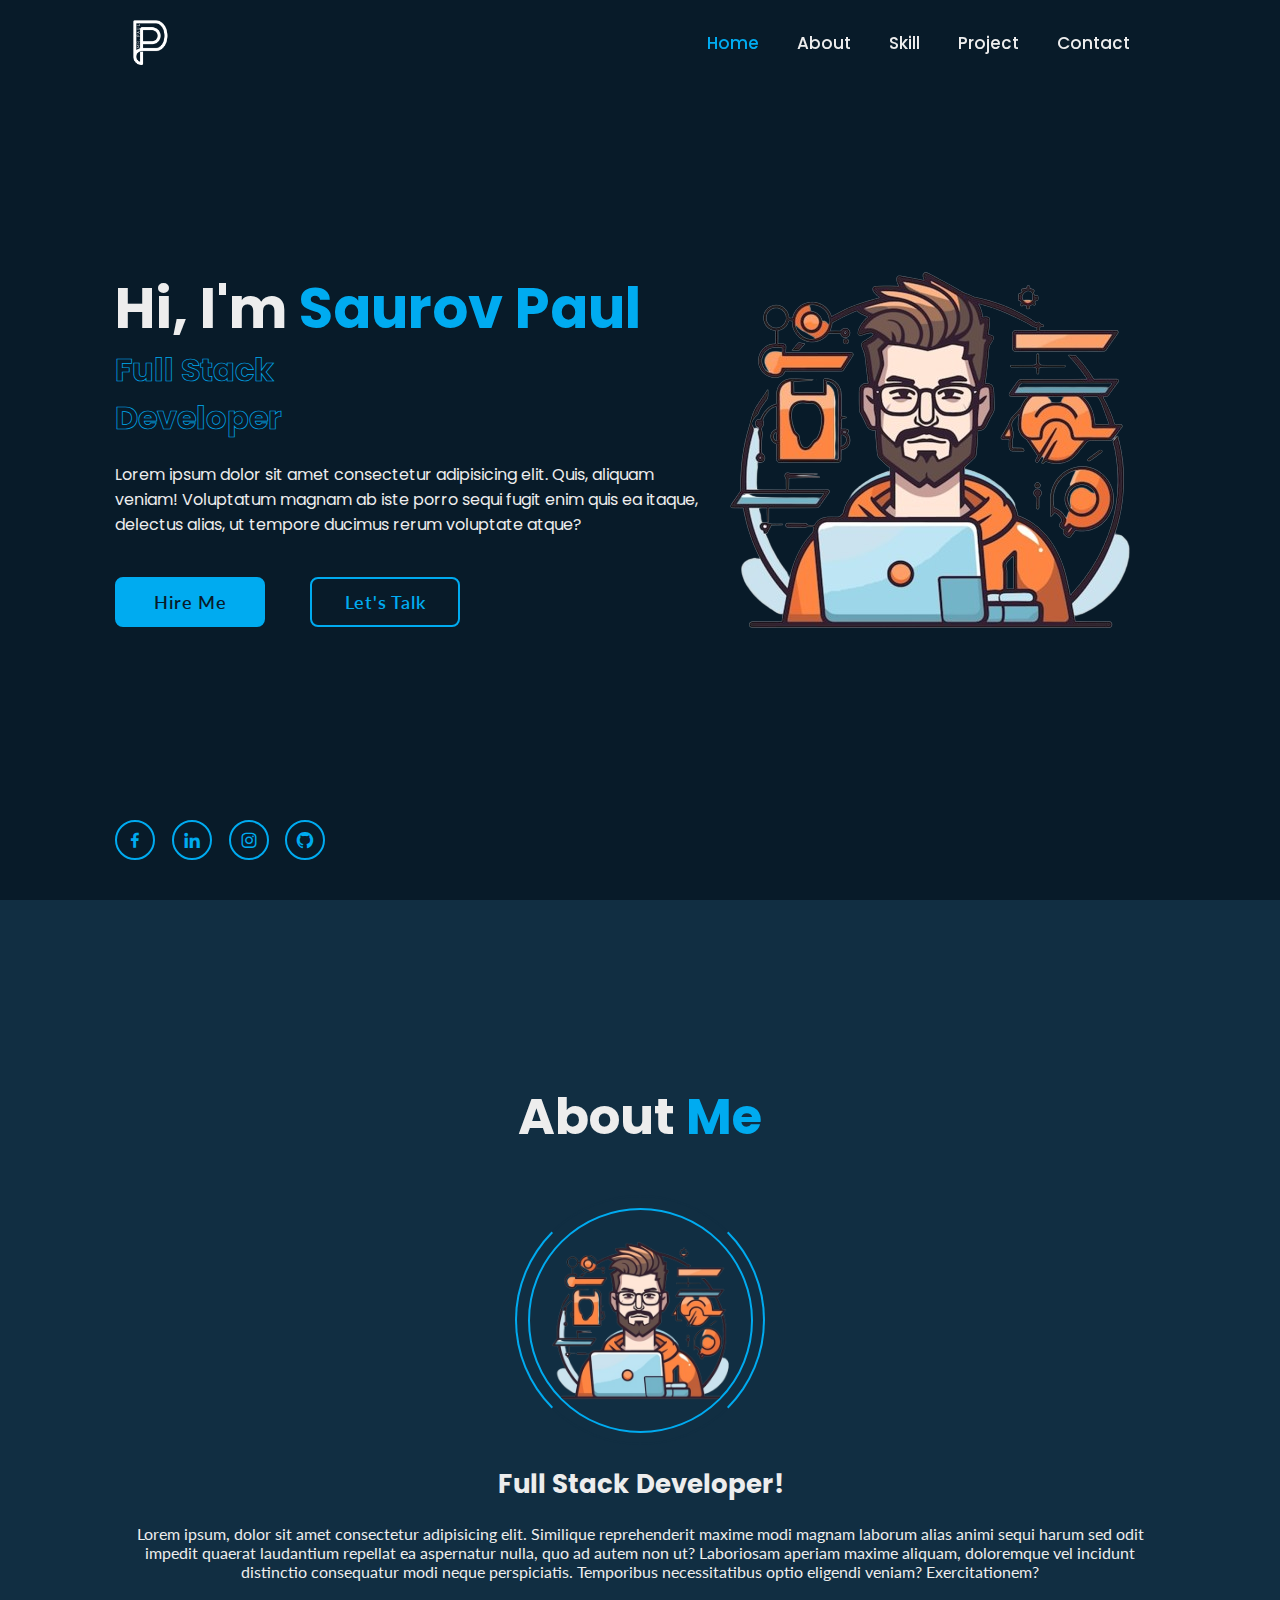
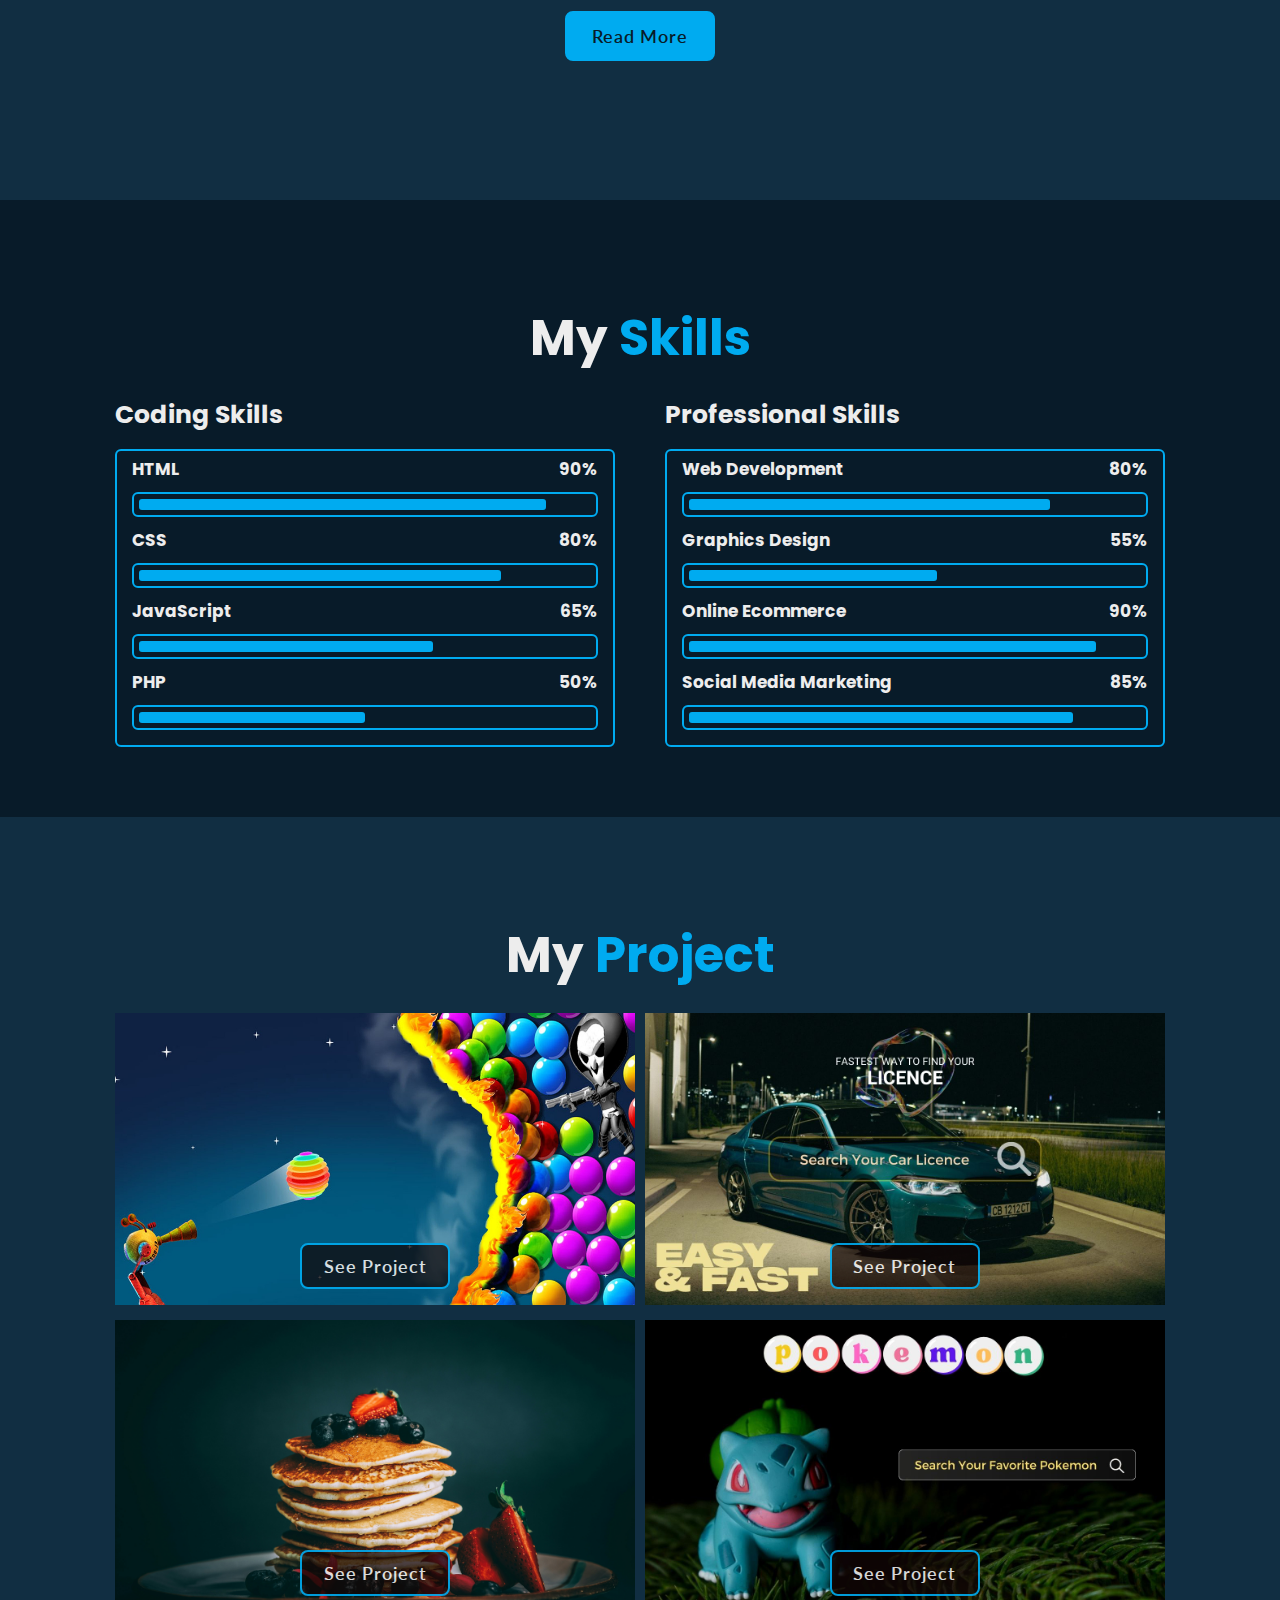
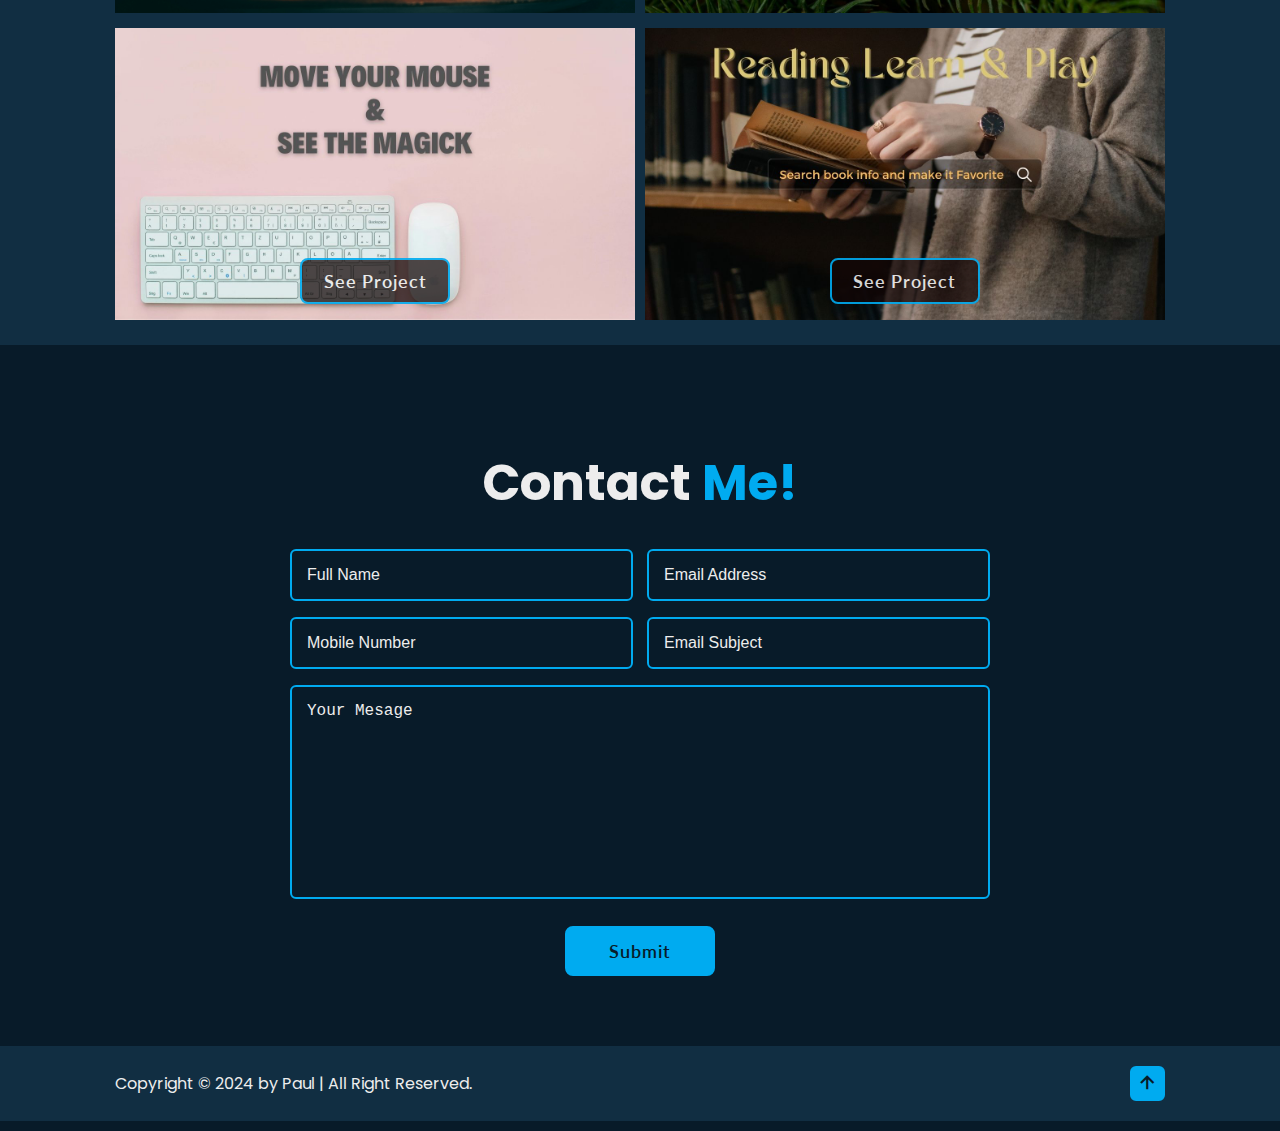
==== index.html @ 3b746dc6 "Final version" ====
<!DOCTYPE html>
<html lang="en">
  <head>
    <meta charset="UTF-8" />
    <meta name="viewport" content="width=device-width, initial-scale=1.0" />
    <title>My Portfolio</title>
    <link rel="stylesheet" href="style.css" />
    <!--font-->
    <link rel="preconnect" href="https://fonts.googleapis.com" />
    <link rel="preconnect" href="https://fonts.gstatic.com" crossorigin />
    <link
      href="https://fonts.googleapis.com/css2?family=Lato:wght@300;400;700&family=Poppins:wght@200;300;400;600&display=swap"
      rel="stylesheet"
    />
    <link rel="preconnect" href="https://fonts.googleapis.com" />
    <link rel="preconnect" href="https://fonts.gstatic.com" crossorigin />
    <link
      href="https://fonts.googleapis.com/css2?family=Lato:wght@300;400&family=Poppins:wght@200;300;400;600&display=swap"
      rel="stylesheet"
    />
    <!--font-->
    <!--Box Icons-->
    <link
      href="https://unpkg.com/boxicons@2.1.4/css/boxicons.min.css"
      rel="stylesheet"
    />
    <!--Box Icons-->
  </head>
  <body>
    <!---header design-->
    <header class="header">
      <a href="#"><img src="img/logo.png" alt="Logo" /></a>

      <div id="menu-icon"><i class="bx bx-menu"></i></div>

      <nav class="navbar">
        <a href="#home" class="active">Home</a>
        <a href="#about">About</a>
        <a href="#skills">Skill</a>
        <a href="#project">Project</a>
        <a href="#contact">Contact</a>
      </nav>
    </header>
    <!--home secton design-->
    <section class="home" id="home">
      <div class="home-content">
        <h1>Hi, I'm <span>Saurov Paul</span></h1>
        <div class="text-animate">
          <h3>Full Stack Developer</h3>
        </div>
        <p>
          Lorem ipsum dolor sit amet consectetur adipisicing elit. Quis, aliquam
          veniam! Voluptatum magnam ab iste porro sequi fugit enim quis ea
          itaque, delectus alias, ut tempore ducimus rerum voluptate atque?
        </p>
        <div class="btn-box">
          <a href="#" class="btn">Hire Me</a>
          <a href="#" class="btn">Let's Talk</a>
        </div>
      </div>

      <div class="social-section">
        <a href="#"><i class="bx bxl-facebook"></i></a>
        <a href="#"><i class="bx bxl-linkedin"></i></a>
        <a href="#"><i class="bx bxl-instagram"></i></a>
        <a href="#"><i class="bx bxl-github"></i></a>
      </div>
      <div class="home-imgHover"></div>
    </section>

    <!-- about section design-->

    <section class="about" id="about">
      <h2 class="heading">About <span>Me</span></h2>
      <div class="about-img">
        <img src="img/homeimg.png" alt="About Me img" />
        <span class="circle-spin"></span>
      </div>
      <div class="about-content">
        <h3>Full Stack Developer!</h3>
        <p>
          Lorem ipsum, dolor sit amet consectetur adipisicing elit. Similique
          reprehenderit maxime modi magnam laborum alias animi sequi harum sed
          odit impedit quaerat laudantium repellat ea aspernatur nulla, quo ad
          autem non ut? Laboriosam aperiam maxime aliquam, doloremque vel
          incidunt distinctio consequatur modi neque perspiciatis. Temporibus
          necessitatibus optio eligendi veniam? Exercitationem?
        </p>
        <div class="btn-box btns">
          <a href="aboutme.html" class="btn">Read More</a>
        </div>
      </div>
    </section>

    <!-- Skills section design -->

    <section class="skills" id="skills">
      <h2 class="heading">My <span>Skills</span></h2>

      <div class="skills-row">
        <div class="skills-colum">
          <h3 class="title">Coding Skills</h3>
          <div class="skills-box">
            <div class="skills-content">
              <div class="progress">
                <h3>HTML <span>90%</span></h3>
                <div class="bar"><span></span></div>
              </div>

              <div class="progress">
                <h3>CSS <span>80%</span></h3>
                <div class="bar"><span></span></div>
              </div>

              <div class="progress">
                <h3>JavaScript <span>65%</span></h3>
                <div class="bar"><span></span></div>
              </div>

              <div class="progress">
                <h3>PHP <span>50%</span></h3>
                <div class="bar"><span></span></div>
              </div>
            </div>
          </div>
        </div>

        <div class="skills-colum">
          <h3 class="title">Professional Skills</h3>
          <div class="skills-box">
            <div class="skills-content">
              <div class="progress">
                <h3>Web Development <span>80%</span></h3>
                <div class="bar"><span></span></div>
              </div>

              <div class="progress">
                <h3>Graphics Design <span>55%</span></h3>
                <div class="bar"><span></span></div>
              </div>

              <div class="progress">
                <h3>Online Ecommerce <span>90%</span></h3>
                <div class="bar"><span></span></div>
              </div>

              <div class="progress">
                <h3>Social Media Marketing <span>85%</span></h3>
                <div class="bar"><span></span></div>
              </div>
            </div>
          </div>
        </div>
      </div>
    </section>

    <!-- Project section design -->

    <section class="project" id="project">
      <h2 class="heading">My <span>Project</span></h2>
      <div class="project-container">
        <div class="project-container">
          <div class="img"><img src="img/project-1.jpg" alt="Project 1"><button class="project_btn"><a href="https://githubbox.com/saurov-paul/My_Projects/tree/main/Bubble%20Game">See Project</a></button></div>
          <div class="img"><img src="img/project-2.jpg" alt="Project 2"><button class="project_btn"><a href="https://githubbox.com/saurov-paul/My_Projects/tree/main/Car%20Search">See Project</a></button></div>
          <div class="img"><img src="img/project-3.jpg" alt="Project 3"><button class="project_btn"><a href="https://githubbox.com/saurov-paul/My_Projects/tree/main/PanCake">See Project</a></button></div>
          <div class="img"><img src="img/project-4.jpg" alt="Project 4"><button class="project_btn"><a href="https://githubbox.com/saurov-paul/My_Projects/tree/main/Pokemon">See Project</a></button></div>
          <div class="img"><img src="img/project-5.jpg" alt="Project 5"><button class="project_btn"><a href="https://githubbox.com/saurov-paul/My_Projects/tree/main/Mouse%20Move">See Project</a></button></div>
          <div class="img"><img src="img/project-6.jpg" alt="Project 6"><button class="project_btn"><a href="">See Project</a></button></div>
        </div>
    </section>

    <!-- Contact section design -->

    <section class="contact" id="contact">
      <h2 class="heading">Contact <span>Me!</span></h2>

      <form action="#">
        <div class="input-box">
          <div class="input-field">
            <input type="text" placeholder="Full Name" required />
            <span class="focus"></span>
          </div>
          <div class="input-field">
            <input type="text" placeholder="Email Address" required />
            <span class="focus"></span>
          </div>
        </div>

        <div class="input-box">
          <div class="input-field">
            <input type="number" placeholder="Mobile Number" required />
            <span class="focus"></span>
          </div>
          <div class="input-field">
            <input type="text" placeholder="Email Subject" required />
            <span class="focus"></span>
          </div>
        </div>
        <div class="textarea-field">
          <textarea
            name=""
            id=""
            cols="30"
            rows="10"
            placeholder="Your Mesage"
            required
          ></textarea>
          <span class="focus"></span>
        </div>
        <div class="btn-box btns">
          <button type="submit" class="btn">Submit</button>
        </div>
      </form>
    </section>

    <!-- Footer section Design -->

    <footer class="footer">
      <div class="footer-text">
        <p>Copyright &copy; 2024 by Paul | All Right Reserved.</p>
      </div>
      <div class="footer-iconTop">
        <a href="#"><i class="bx bx-up-arrow-alt"></i></a>
      </div>
    </footer>

    <script src="main.js"></script>
  </body>
</html>
---- style.css ----
* {
  margin: 0;
  padding: 0;
  box-sizing: border-box;
  scroll-behavior: smooth;
  text-decoration: none;
  border: none;
}
:root {
  --bg-color: #081b29;
  --second-bg-color: #112e42;
  --text-color: #ededed;
  --main-color: #00abf0;
  --main-font: "Poppins", sans-serif;
  --second-font: "Lato", sans-serif;
}

html {
  font-size: 62.5%;
  overflow-x: hidden;
}
body {
  background-color: var(--bg-color);
  color: var(--text-color);
  font-family: var(--main-font);
}
body span {
  color: var(--main-color);
}
.header {
  position: fixed;
  top: 0;
  left: 0;
  width: 100%;
  padding: 1.5rem 9%;
  background-color: transparent;
  display: flex;
  align-items: center;
  justify-content: space-between;
  z-index: 100;
}
.header img {
  width: 30%;
  object-fit: contain;
  margin-top: 5px;
}
.navbar a {
  font-size: 1.7rem;
  color: var(--text-color);
  font-weight: 500;
  margin-right: 3.5rem;
  font-family: var(--main-font);
}
.navbar a:hover,
.navbar a.active {
  color: var(--main-color);
}
#menu-icon {
  font-size: 3.6rem;
  color: var(--text-color);
  cursor: pointer;
  display: none;
}
section {
  min-height: 100vh;
  padding: 10rem 9% 2rem;
}
.home {
  display: flex;
  align-items: center;
  padding: 0 9%;
  background: url(img/homeimg.png) no-repeat;
  background-position: right;
  margin-right: 10rem;
}
.home-content {
  max-width: 60rem;
}
.home-content h1 {
  font-size: 5.6rem;
  font-weight: 700;
  line-height: 1.3;
}
.home-content .text-animate {
  position: relative;
  width: 32.8rem;
}
.home-content .text-animate h3 {
  font-size: 3.2rem;
  font-weight: 700;
  color: transparent;
  -webkit-text-stroke: 0.7px var(--main-color);
}
.home-content p {
  font-size: 1.6rem;
  margin: 2rem 0 4rem;
}
.btn-box {
  position: relative;
  display: flex;
  justify-content: space-between;
  width: 34.5rem;
  height: 5rem;
}
.btn-box .btn {
  position: relative;
  display: inline-flex;
  justify-content: center;
  align-items: center;
  width: 15rem;
  height: 100%;
  background: var(--main-color);
  border: 0.2rem solid var(--main-color);
  border-radius: 0.8rem;
  font-size: 1.8rem;
  font-weight: 600;
  letter-spacing: 0.1rem;
  color: var(--bg-color);
  font-family: var(--second-font);
  z-index: 1;
  overflow: hidden;
}
.btn-box .btn:hover {
  color: var(--main-color);
}
.btn-box .btn:nth-child(2) {
  background: transparent;
  color: var(--main-color);
}
.btn-box .btn:nth-child(2):hover {
  color: var(--bg-color);
}
.btn-box .btn:nth-child(2)::before {
  background: var(--main-color);
}
.btn-box .btn::before {
  content: " "; /* this is create a pseudo-element */
  position: absolute;
  top: 0;
  left: 0;
  width: 0;
  height: 100%;
  background: var(--bg-color);
  z-index: -1;
  transition: 0.5s;
}
.btn-box .btn:hover::before {
  width: 100%;
}

.social-section {
  position: absolute;
  bottom: 4rem;
  width: 210px;
  display: flex;
  justify-content: space-between;
}
.social-section a {
  position: relative;
  display: inline-flex;
  justify-content: center;
  align-items: center;
  width: 40px;
  height: 40px;
  background: transparent;
  border: 0.2rem solid var(--main-color);
  border-radius: 50%;
  font-size: 20px;
  color: var(--main-color);
  z-index: 1;
  overflow: hidden;
  transition: 0.5s;
}
.social-section a:hover {
  color: var(--bg-color);
}

.social-section a::before {
  content: " "; /* this is create a pseudo-element */
  position: absolute;
  top: 0;
  left: 0;
  width: 0;
  height: 100%;
  background: var(--main-color);
  border-radius: 50%;
  z-index: -1;
  transition: 0.5s;
}
.social-section a:hover::before {
  width: 100%;
}

.home-imgHover {
  position: absolute;
  top: 0;
  right: 0;
  width: 45%;
  height: 100%;
  background: transparent;
  transition: 3s;
}
.home-imgHover:hover {
  background: var(--bg-color);
  opacity: 0.8;
}

/* about section design */

.about {
  display: flex;
  justify-content: center;
  align-items: center;
  flex-direction: column;
  gap: 2rem;
  background: var(--second-bg-color);
  padding-bottom: 6rem;
}
.heading {
  font-size: 5rem;
  margin-bottom: 2rem;
  text-align: center;
}
.about-img {
  position: relative;
  width: 25rem;
  height: 25rem;
  border-radius: 50%;
  display: flex;
  justify-content: center;
  align-items: center;
}
.about-img img {
  width: 90%;
  border-radius: 50%;
  border: 0.2rem solid var(--main-color);
}
.about-img .circle-spin {
  position: absolute;
  top: 50%;
  left: 50%;
  transform: translate(-50%, -50%) rotate(0);
  width: 100%;
  height: 100%;
  border-radius: 50%;
  border-top: 0.2rem solid var(--second-bg-color);
  border-bottom: 0.2rem solid var(--second-bg-color);
  border-left: 0.2rem solid var(--main-color);
  border-right: 0.2rem solid var(--main-color);
}
.about-content {
  text-align: center;
}
.about-content h3 {
  font-size: 2.6rem;
}
.about-content p {
  font-family: var(--second-font);
  font-size: 1.6rem;
  margin: 2rem 0 3rem;
}
.btn-box.btns {
  display: inline-block;
  width: 15rem;
}
.btn-box.btns a::before {
  background: var(--second-bg-color);
}

/* About my Journey section design */

.education {
  display: flex;
  justify-content: center;
  align-items: center;
  flex-direction: column;
  padding-bottom: 5rem;
}
.education .education-row {
  display: flex;
  flex-wrap: wrap;
  gap: 0.5rem;
}
.education-row .education-colum {
  flex: 1 1 40rem;
  margin-top: 8rem;
}
.education-colum .title {
  font-family: var(--second-font);
  font-size: 2rem;
  margin: 0 0 1.5rem 2rem;
}
.education-colum .education-box {
  border-left: 0.2rem solid var(--main-color);
}

.education-box .education-content {
  position: relative;
  padding: 2rem;
}

.education-box .education-content::before {
  content: " ";
  position: absolute;
  background: var(--main-color);
  top: 0;
  left: -1.1rem;
  width: 2rem;
  height: 2rem;
  border-radius: 50%;
}
.education-content .content {
  position: relative;
  padding: 1.5rem;
  border: 0.2rem solid var(--main-color);
  border-radius: 0.6rem;
  margin-bottom: 2rem;
  overflow: hidden;
}
.education-content .content::before {
  content: " ";
  position: absolute;
  top: 0;
  left: 0;
  width: 0;
  height: 100%;
  background: var(--second-bg-color);
  z-index: -1;
  transition: 1s;
}
.education-content .content:hover::before {
  width: 100%;
}
.education-content .content .year {
  font-size: 1.5rem;
  color: var(--main-color);
  padding-bottom: 0.5rem;
}
.education-content .content .year i {
  padding-right: 0.5rem;
}
.education-content .content h3 {
  font-size: 2rem;
}
.education-content .content p {
  font-size: 1.9rem;
  padding-top: 0.5rem;
  font-family: var(--second-font);
}

/* Skills section design */

.skills {
  min-height: auto;
  padding-bottom: 7rem;
  background: var(--bg-color);
}
.skills .skills-row {
  display: flex;
  flex-wrap: wrap;
  gap: 5rem;
}
.skills-row .skills-colum {
  flex: 1 1 40rem;
}
.skills-colum .title {
  font-size: 2.5rem;
  margin: 0 0 1.5rem;
}
.skills-box .skills-content {
  position: relative;
  border: 0.2rem solid var(--main-color);
  border-radius: 0.6rem;
  padding: 0.5rem 1.5rem;
  z-index: 1;
  overflow: hidden;
}
.skills-box .skills-content::before {
  content: " ";
  position: absolute;
  top: 0;
  left: 0;
  width: 0;
  height: 100%;
  background: var(--second-bg-color);
  transition: 0.8s;
  z-index: -1;
}
.skills-box .skills-content:hover::before {
  width: 100%;
}
.skill-content .progress {
  padding: 1rem 0;
}
.skills-content .progress h3 {
  font-size: 1.7rem;
  display: flex;
  justify-content: space-between;
}
.skills-content .progress h3 span {
  color: var(--text-color);
}
.skills-content .progress .bar {
  height: 2.5rem;
  border-radius: 0.6rem;
  border: 0.2rem solid var(--main-color);
  padding: 0.5rem;
  margin: 1rem 0;
}
.skills-content .progress .bar span {
  display: block;
  height: 100%;
  border-radius: 0.3rem;
  background: var(--main-color);
}
.skills-colum:nth-child(1) .skills-content .progress:nth-child(1) .bar span {
  width: 90%;
}
.skills-colum:nth-child(1) .skills-content .progress:nth-child(2) .bar span {
  width: 80%;
}
.skills-colum:nth-child(1) .skills-content .progress:nth-child(3) .bar span {
  width: 65%;
}
.skills-colum:nth-child(1) .skills-content .progress:nth-child(4) .bar span {
  width: 50%;
}

.skills-colum:nth-child(2) .skills-content .progress:nth-child(1) .bar span {
  width: 80%;
}
.skills-colum:nth-child(2) .skills-content .progress:nth-child(2) .bar span {
  width: 55%;
}
.skills-colum:nth-child(2) .skills-content .progress:nth-child(3) .bar span {
  width: 90%;
}
.skills-colum:nth-child(2) .skills-content .progress:nth-child(4) .bar span {
  width: 85%;
}

/* Project section design */

.project {
  background-color: var(--second-bg-color);
}

.project-container {
  position: relative;
  display: grid;
  grid-template-columns: repeat(
    auto-fit,
    minmax(500px, 1fr)
  ); /* Adjust the column width as needed */
  grid-gap: 10px; /* Adjust the gap between images */
}

/* Style for the images */
.img {
  position: relative;
}

.img img {
  max-width: 100%;
  height: auto;
  transition: opacity 0.3s ease;
}

.project_btn {
  position: absolute;
  top: 85%;
  left: 50%;
  transform: translate(-50%, -50%);
  background: rgba(19, 6, 6, 0.8); /* Background with 80% opacity */
  padding: 10px 20px;
  font-size: 16px;
  cursor: pointer;
  transition: background 0.3s ease;
  width: 15rem;
  border: 0.2rem solid var(--main-color);
  border-radius: 0.8rem;
  font-size: 1.8rem;
  font-weight: 600;
  letter-spacing: 0.1rem;
  font-family: var(--second-font);
  opacity: 0.9;
}
.project_btn a{
  color: var(--text-color);
}
.project_btn a:hover{
  color: var(--second-bg-color);
}


.project_btn:hover {
  background: var(--main-color);
  color: #112e42;
}

.img:hover img {
  opacity: 0.5;
}
/* Contact section design */

.contact {
  min-height: auto;
  padding-bottom: 7rem;
  background-color: var(--bg-color);
}
.contact form {
  max-width: 70rem;
  margin: 0 auto;
  text-align: center;
}
.contact form .input-box {
  position: relative;
  display: flex;
  justify-content: space-between;
  flex-wrap: wrap;
}
.contact form .input-box .input-field {
  position: relative;
  width: 49%;
  margin: 0.8rem 0;
}
.contact form .input-box .input-field input,
.contact form .textarea-field textarea {
  width: 100%;
  height: 100%;
  padding: 1.5rem;
  font-size: 1.6rem;
  color: var(--text-color);
  background: transparent;
  border-radius: 0.6rem;
  border: 0.2rem solid var(--main-color);
}
.contact form .input-box .input-field input::placeholder,
.contact form .textarea-field textarea::placeholder {
  color: var(--text-color);
}
.contact form.focus {
  position: absolute;
  top: 0;
  left: 0;
  width: 0;
  height: 100%;
  background: var(--bg-color);
  border-radius: 0.6em;
  z-index: -1;
  transition: 1s;
}
.contact form .input-box .input-field input:focus ~ .focus,
.contact form .input-box .input-field input:valid ~ .focus,
.contact form .textarea-field textarea:focus ~ .focus,
.contact form .textarea-field textarea:valid ~ .focus {
  width: 100%;
}
.contact form .textarea-field {
  position: relative;
  margin: 0.8rem 0 2.7rem;
  display: flex;
}
.contact form .textarea-field textarea {
  resize: none;
}
.contact form .btn-box .btn {
  cursor: pointer;
}

/* Footer section Design */

footer {
  display: flex;
  justify-content: space-between;
  align-items: center;
  flex-wrap: wrap;
  padding: 2rem 9%;
  background: var(--second-bg-color);
}
.footer-text {
  font-size: 1.6rem;
}
.footer-iconTop a {
  position: relative;
  display: inline-flex;
  justify-content: center;
  align-items: center;
  padding: 0.3rem;
  background: var(--main-color);
  border: 0.2rem solid var(--main-color);
  border-radius: 0.6rem;
  cursor: pointer;
  z-index: 1;
  overflow: hidden;
}
.footer-iconTop a::before {
  content: " ";
  position: absolute;
  top: 0;
  left: 0;
  width: 0;
  height: 100%;
  background: var(--second-bg-color);
  border-radius: 0.6rem;
  z-index: -1;
  transition: 0.5s;
}
.footer-iconTop a:hover::before {
  width: 100%;
}

.footer-iconTop a i {
  font-size: 2.5rem;
  color: var(--bg-color);
  transition: 0.4s;
}
.footer-iconTop a:hover i {
  color: var(--main-color);
}

/* this CSS code for Javascript */
.header.sticky {
  background: var(--bg-color);
}
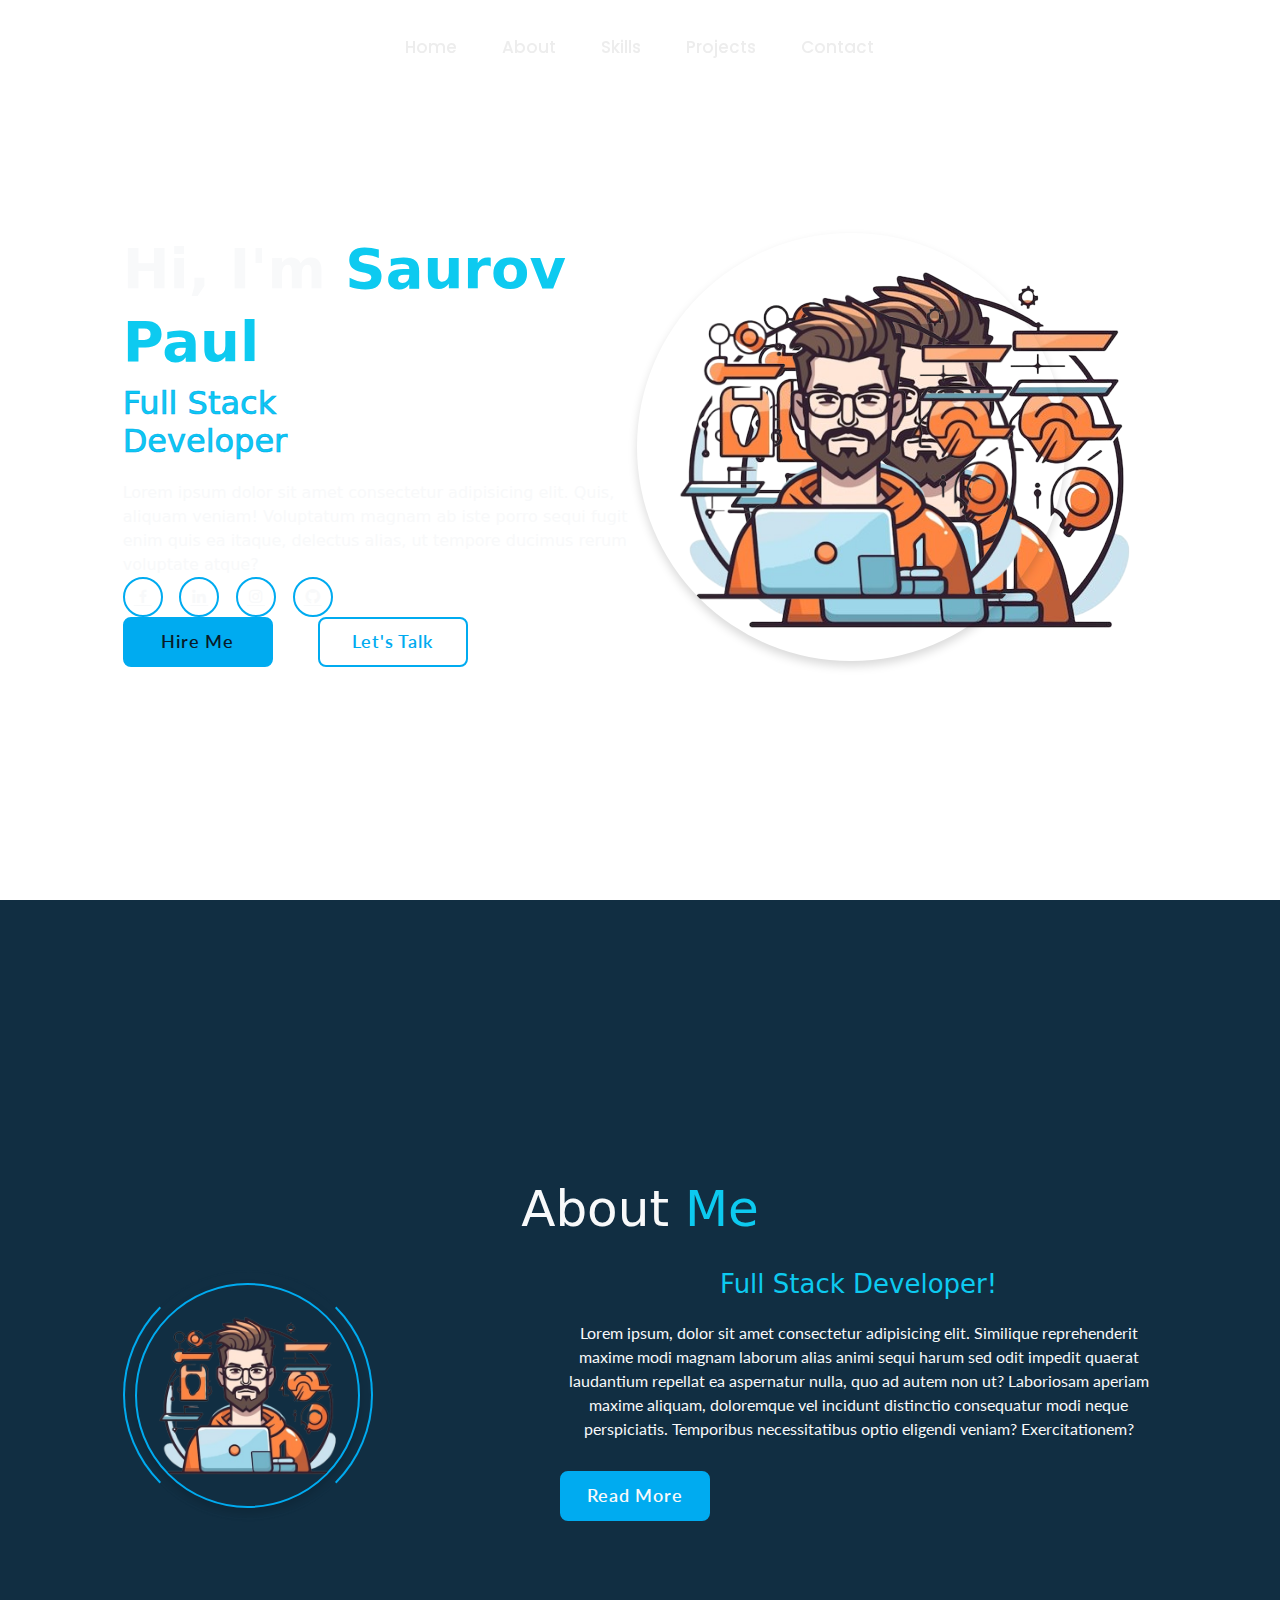
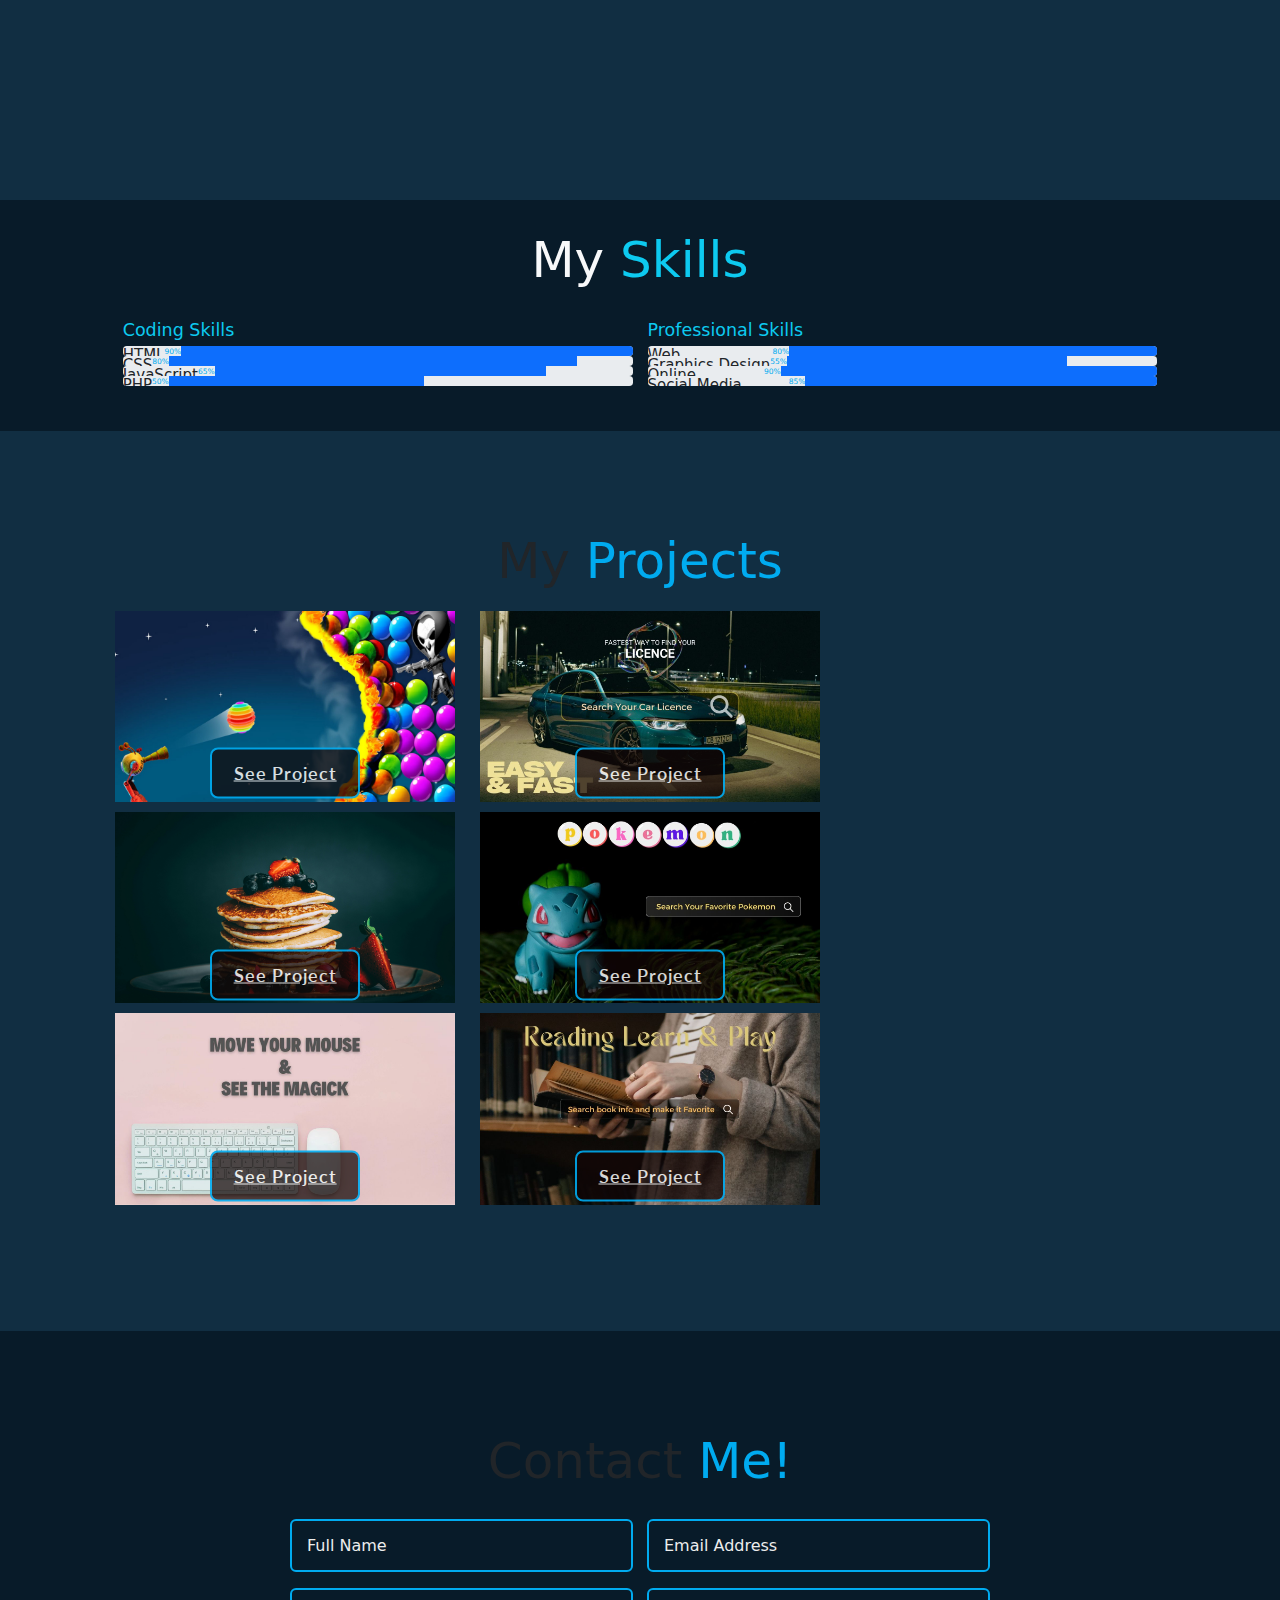
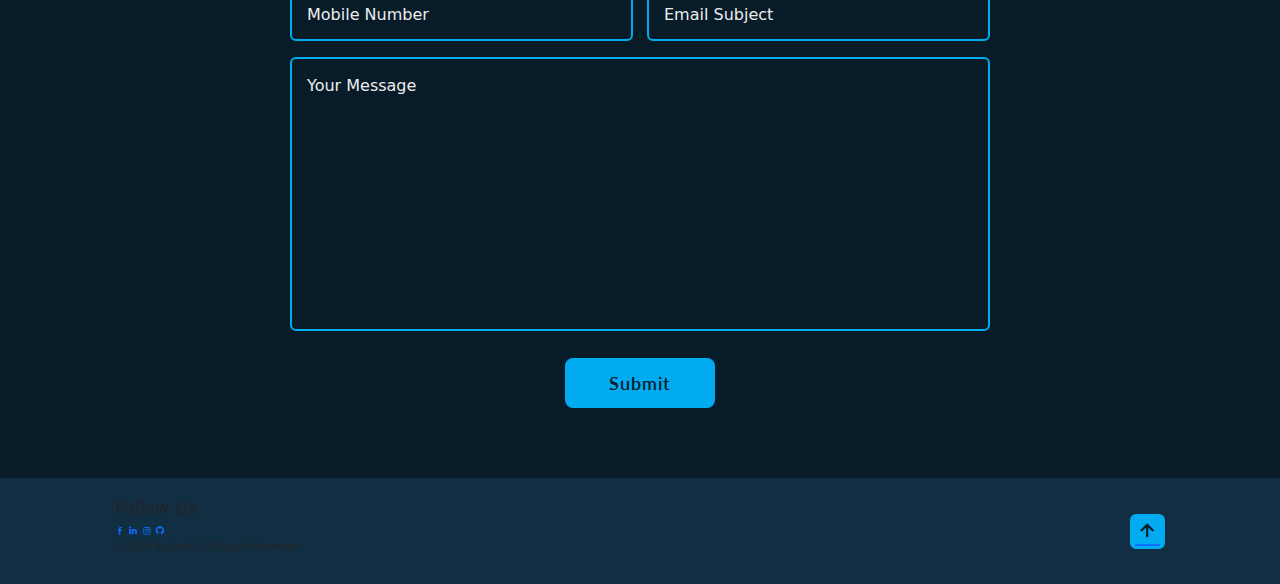
==== commit 40a09ba7: "Update index.html" ====
--- a/index.html
+++ b/index.html
@@ -24,156 +24,245 @@
       href="https://unpkg.com/boxicons@2.1.4/css/boxicons.min.css"
       rel="stylesheet"
     />
+    <!-- Add this to the head section for Bootstrap CSS -->
+<link href="https://cdn.jsdelivr.net/npm/bootstrap@5.3.0-alpha1/dist/css/bootstrap.min.css" rel="stylesheet">
+
+<!-- Add this just before the closing body tag for Bootstrap JS and its dependencies -->
+<script src="https://cdn.jsdelivr.net/npm/bootstrap@5.3.0-alpha1/dist/js/bootstrap.bundle.min.js"></script>
+
     <!--Box Icons-->
   </head>
   <body>
     <!---header design-->
     <header class="header">
-      <a href="#"><img src="img/logo.png" alt="Logo" /></a>
-
-      <div id="menu-icon"><i class="bx bx-menu"></i></div>
-
-      <nav class="navbar">
-        <a href="#home" class="active">Home</a>
-        <a href="#about">About</a>
-        <a href="#skills">Skill</a>
-        <a href="#project">Project</a>
-        <a href="#contact">Contact</a>
+      <nav class="navbar navbar-expand-lg navbar-dark">
+        <a class="navbar-brand" href="#">
+          <img src="img/logo.png" alt="Logo" width="120">
+        </a>
+        <button class="navbar-toggler" type="button" data-bs-toggle="collapse" data-bs-target="#navbarNav" aria-controls="navbarNav" aria-expanded="false" aria-label="Toggle navigation">
+          <span class="navbar-toggler-icon"></span>
+        </button>
+        <div class="collapse navbar-collapse" id="navbarNav">
+          <ul class="navbar-nav ms-auto">
+            <li class="nav-item">
+              <a class="nav-link active" href="#home">Home</a>
+            </li>
+            <li class="nav-item">
+              <a class="nav-link" href="#about">About</a>
+            </li>
+            <li class="nav-item">
+              <a class="nav-link" href="#skills">Skills</a>
+            </li>
+            <li class="nav-item">
+              <a class="nav-link" href="#projects">Projects</a>
+            </li>
+            <li class="nav-item">
+              <a class="nav-link" href="#contact">Contact</a>
+            </li>
+          </ul>
+        </div>
       </nav>
     </header>
+    
     <!--home secton design-->
-    <section class="home" id="home">
-      <div class="home-content">
-        <h1>Hi, I'm <span>Saurov Paul</span></h1>
-        <div class="text-animate">
-          <h3>Full Stack Developer</h3>
-        </div>
-        <p>
-          Lorem ipsum dolor sit amet consectetur adipisicing elit. Quis, aliquam
-          veniam! Voluptatum magnam ab iste porro sequi fugit enim quis ea
-          itaque, delectus alias, ut tempore ducimus rerum voluptate atque?
-        </p>
-        <div class="btn-box">
-          <a href="#" class="btn">Hire Me</a>
-          <a href="#" class="btn">Let's Talk</a>
-        </div>
-      </div>
-
-      <div class="social-section">
-        <a href="#"><i class="bx bxl-facebook"></i></a>
-        <a href="#"><i class="bx bxl-linkedin"></i></a>
-        <a href="#"><i class="bx bxl-instagram"></i></a>
-        <a href="#"><i class="bx bxl-github"></i></a>
-      </div>
-      <div class="home-imgHover"></div>
+    <section class="home text-light py-5" id="home">
+      <div class="container position-relative">
+        <div class="row align-items-center">
+          <!-- Content Section -->
+          <div class="col-lg-7 text-center text-lg-start">
+            <div class="home-content">
+              <h1 class="display-4">Hi, I'm <span class="text-info">Saurov Paul</span></h1>
+              <div class="text-animate">
+                <h3 class="fw-light text-info">Full Stack Developer</h3>
+              </div>
+              <p class="lead">
+                Lorem ipsum dolor sit amet consectetur adipisicing elit. Quis,
+                aliquam veniam! Voluptatum magnam ab iste porro sequi fugit enim
+                quis ea itaque, delectus alias, ut tempore ducimus rerum voluptate
+                atque?
+              </p>
+              <div class="btn-box mt-3">
+                <a href="#contact" class="btn btn-info me-2">Hire Me</a>
+                <a href="#contact" class="btn btn-outline-light">Let's Talk</a>
+              </div>
+            </div>
+          </div>
+          <!-- Image Section -->
+          <div class="col-lg-5 text-center">
+            <div class="home-imgHover mb-3">
+              <img src="img/homeimg.png" alt="Your Image" class="img-fluid rounded-circle shadow">
+            </div>
+          </div>
+        </div>
+        <!-- Social Media Section -->
+        <div class="social-section">
+          <a href="#" class="text-light fs-3 mb-3"><i class="bx bxl-facebook"></i></a>
+          <a href="#" class="text-light fs-3 mb-3"><i class="bx bxl-linkedin"></i></a>
+          <a href="#" class="text-light fs-3 mb-3"><i class="bx bxl-instagram"></i></a>
+          <a href="#" class="text-light fs-3"><i class="bx bxl-github"></i></a>
+        </div>
+      </div>
     </section>
 
     <!-- about section design-->
 
-    <section class="about" id="about">
-      <h2 class="heading">About <span>Me</span></h2>
-      <div class="about-img">
-        <img src="img/homeimg.png" alt="About Me img" />
-        <span class="circle-spin"></span>
-      </div>
-      <div class="about-content">
-        <h3>Full Stack Developer!</h3>
-        <p>
-          Lorem ipsum, dolor sit amet consectetur adipisicing elit. Similique
-          reprehenderit maxime modi magnam laborum alias animi sequi harum sed
-          odit impedit quaerat laudantium repellat ea aspernatur nulla, quo ad
-          autem non ut? Laboriosam aperiam maxime aliquam, doloremque vel
-          incidunt distinctio consequatur modi neque perspiciatis. Temporibus
-          necessitatibus optio eligendi veniam? Exercitationem?
-        </p>
-        <div class="btn-box btns">
-          <a href="aboutme.html" class="btn">Read More</a>
-        </div>
-      </div>
-    </section>
+    <section class="about py-5 bg-second-bg-color text-light" id="about">
+      <div class="container">
+        <h2 class="text-center mb-5 heading">About <span class="text-info">Me</span></h2>
+        <div class="row align-items-center">
+          <!-- Image Section -->
+          <div class="col-lg-5 text-center position-relative">
+            <div class="about-img">
+              <img src="img/homeimg.png" alt="About Me" class="img-fluid rounded-circle shadow" />
+              <span class="circle-spin position-absolute"></span>
+            </div>
+          </div>
+          <!-- Content Section -->
+          <div class="col-lg-7">
+            <div class="about-content">
+              <h3 class="text-info">Full Stack Developer!</h3>
+              <p>
+                Lorem ipsum, dolor sit amet consectetur adipisicing elit. Similique
+                reprehenderit maxime modi magnam laborum alias animi sequi harum sed
+                odit impedit quaerat laudantium repellat ea aspernatur nulla, quo ad
+                autem non ut? Laboriosam aperiam maxime aliquam, doloremque vel
+                incidunt distinctio consequatur modi neque perspiciatis. Temporibus
+                necessitatibus optio eligendi veniam? Exercitationem?
+              </p>
+              <div class="btn-box mt-4">
+                <a href="aboutme.html" class="btn btn-info text-light px-4 py-2">Read More</a>
+              </div>
+            </div>
+          </div>
+        </div>
+      </div>
+    </section>
+    
 
     <!-- Skills section design -->
 
-    <section class="skills" id="skills">
-      <h2 class="heading">My <span>Skills</span></h2>
-
-      <div class="skills-row">
-        <div class="skills-colum">
-          <h3 class="title">Coding Skills</h3>
-          <div class="skills-box">
-            <div class="skills-content">
-              <div class="progress">
-                <h3>HTML <span>90%</span></h3>
-                <div class="bar"><span></span></div>
-              </div>
-
-              <div class="progress">
-                <h3>CSS <span>80%</span></h3>
-                <div class="bar"><span></span></div>
-              </div>
-
-              <div class="progress">
-                <h3>JavaScript <span>65%</span></h3>
-                <div class="bar"><span></span></div>
-              </div>
-
-              <div class="progress">
-                <h3>PHP <span>50%</span></h3>
-                <div class="bar"><span></span></div>
-              </div>
-            </div>
-          </div>
-        </div>
-
-        <div class="skills-colum">
-          <h3 class="title">Professional Skills</h3>
-          <div class="skills-box">
-            <div class="skills-content">
-              <div class="progress">
-                <h3>Web Development <span>80%</span></h3>
-                <div class="bar"><span></span></div>
-              </div>
-
-              <div class="progress">
-                <h3>Graphics Design <span>55%</span></h3>
-                <div class="bar"><span></span></div>
-              </div>
-
-              <div class="progress">
-                <h3>Online Ecommerce <span>90%</span></h3>
-                <div class="bar"><span></span></div>
-              </div>
-
-              <div class="progress">
-                <h3>Social Media Marketing <span>85%</span></h3>
-                <div class="bar"><span></span></div>
-              </div>
-            </div>
-          </div>
-        </div>
-      </div>
-    </section>
+    <section class="skills py-5" id="skills">
+      <div class="container">
+        <h2 class="text-center mb-5 heading text-light">
+          My <span class="text-info">Skills</span>
+        </h2>
+        <div class="row">
+          <!-- Coding Skills -->
+          <div class="col-lg-6 mb-4">
+            <h3 class="title text-info">Coding Skills</h3>
+            <div class="skills-box">
+              <div class="progress">
+                <h4>HTML</h4>
+                <span>90%</span>
+                <div class="progress-bar" role="progressbar" style="width: 90%;" aria-valuenow="90" aria-valuemin="0" aria-valuemax="100"></div>
+              </div>
+    
+              <div class="progress">
+                <h4>CSS</h4>
+                <span>80%</span>
+                <div class="progress-bar" role="progressbar" style="width: 80%;" aria-valuenow="80" aria-valuemin="0" aria-valuemax="100"></div>
+              </div>
+    
+              <div class="progress">
+                <h4>JavaScript</h4>
+                <span>65%</span>
+                <div class="progress-bar" role="progressbar" style="width: 65%;" aria-valuenow="65" aria-valuemin="0" aria-valuemax="100"></div>
+              </div>
+    
+              <div class="progress">
+                <h4>PHP</h4>
+                <span>50%</span>
+                <div class="progress-bar" role="progressbar" style="width: 50%;" aria-valuenow="50" aria-valuemin="0" aria-valuemax="100"></div>
+              </div>
+            </div>
+          </div>
+    
+          <!-- Professional Skills -->
+          <div class="col-lg-6 mb-4">
+            <h3 class="title text-info">Professional Skills</h3>
+            <div class="skills-box">
+              <div class="progress">
+                <h4>Web Development</h4>
+                <span>80%</span>
+                <div class="progress-bar" role="progressbar" style="width: 80%;" aria-valuenow="80" aria-valuemin="0" aria-valuemax="100"></div>
+              </div>
+    
+              <div class="progress">
+                <h4>Graphics Design</h4>
+                <span>55%</span>
+                <div class="progress-bar" role="progressbar" style="width: 55%;" aria-valuenow="55" aria-valuemin="0" aria-valuemax="100"></div>
+              </div>
+    
+              <div class="progress">
+                <h4>Online Ecommerce</h4>
+                <span>90%</span>
+                <div class="progress-bar" role="progressbar" style="width: 90%;" aria-valuenow="90" aria-valuemin="0" aria-valuemax="100"></div>
+              </div>
+    
+              <div class="progress">
+                <h4>Social Media Marketing</h4>
+                <span>85%</span>
+                <div class="progress-bar" role="progressbar" style="width: 85%;" aria-valuenow="85" aria-valuemin="0" aria-valuemax="100"></div>
+              </div>
+            </div>
+          </div>
+        </div>
+      </div>
+    </section>
+    
+    
+    
 
     <!-- Project section design -->
 
     <section class="project" id="project">
-      <h2 class="heading">My <span>Project</span></h2>
-      <div class="project-container">
-        <div class="project-container">
-          <div class="img"><img src="img/project-1.jpg" alt="Project 1"><button class="project_btn"><a href="https://githubbox.com/saurov-paul/My_Projects/tree/main/Bubble%20Game">See Project</a></button></div>
-          <div class="img"><img src="img/project-2.jpg" alt="Project 2"><button class="project_btn"><a href="https://githubbox.com/saurov-paul/My_Projects/tree/main/Car%20Search">See Project</a></button></div>
-          <div class="img"><img src="img/project-3.jpg" alt="Project 3"><button class="project_btn"><a href="https://githubbox.com/saurov-paul/My_Projects/tree/main/PanCake">See Project</a></button></div>
-          <div class="img"><img src="img/project-4.jpg" alt="Project 4"><button class="project_btn"><a href="https://githubbox.com/saurov-paul/My_Projects/tree/main/Pokemon">See Project</a></button></div>
-          <div class="img"><img src="img/project-5.jpg" alt="Project 5"><button class="project_btn"><a href="https://githubbox.com/saurov-paul/My_Projects/tree/main/Mouse%20Move">See Project</a></button></div>
-          <div class="img"><img src="img/project-6.jpg" alt="Project 6"><button class="project_btn"><a href="">See Project</a></button></div>
-        </div>
-    </section>
+      <h2 class="heading">My <span>Projects</span></h2>
+      <div class="project-container row">
+        <div class="col-md-4 col-sm-6">
+          <div class="img">
+            <img src="img/project-1.jpg" alt="Project 1">
+            <button class="project_btn"><a href="https://githubbox.com/saurov-paul/My_Projects/tree/main/Bubble%20Game" target="_blank">See Project</a></button>
+          </div>
+        </div>
+        <div class="col-md-4 col-sm-6">
+          <div class="img">
+            <img src="img/project-2.jpg" alt="Project 2">
+            <button class="project_btn"><a href="https://githubbox.com/saurov-paul/My_Projects/tree/main/Car%20Search" target="_blank">See Project</a></button>
+          </div>
+        </div>
+        <div class="col-md-4 col-sm-6">
+          <div class="img">
+            <img src="img/project-3.jpg" alt="Project 3">
+            <button class="project_btn"><a href="https://githubbox.com/saurov-paul/My_Projects/tree/main/PanCake" target="_blank">See Project</a></button>
+          </div>
+        </div>
+        <div class="col-md-4 col-sm-6">
+          <div class="img">
+            <img src="img/project-4.jpg" alt="Project 4">
+            <button class="project_btn"><a href="https://githubbox.com/saurov-paul/My_Projects/tree/main/Pokemon" target="_blank">See Project</a></button>
+          </div>
+        </div>
+        <div class="col-md-4 col-sm-6">
+          <div class="img">
+            <img src="img/project-5.jpg" alt="Project 5">
+            <button class="project_btn"><a href="https://githubbox.com/saurov-paul/My_Projects/tree/main/Mouse%20Move" target="_blank">See Project</a></button>
+          </div>
+        </div>
+        <div class="col-md-4 col-sm-6">
+          <div class="img">
+            <img src="img/project-6.jpg" alt="Project 6">
+            <button class="project_btn"><a href="#" target="_blank">See Project</a></button>
+          </div>
+        </div>
+      </div>
+    </section>
+    
 
     <!-- Contact section design -->
 
     <section class="contact" id="contact">
       <h2 class="heading">Contact <span>Me!</span></h2>
-
+    
       <form action="#">
         <div class="input-box">
           <div class="input-field">
@@ -181,14 +270,14 @@
             <span class="focus"></span>
           </div>
           <div class="input-field">
-            <input type="text" placeholder="Email Address" required />
+            <input type="email" placeholder="Email Address" required />
             <span class="focus"></span>
           </div>
         </div>
-
+    
         <div class="input-box">
           <div class="input-field">
-            <input type="number" placeholder="Mobile Number" required />
+            <input type="tel" placeholder="Mobile Number" required />
             <span class="focus"></span>
           </div>
           <div class="input-field">
@@ -196,33 +285,44 @@
             <span class="focus"></span>
           </div>
         </div>
+    
         <div class="textarea-field">
-          <textarea
-            name=""
-            id=""
-            cols="30"
-            rows="10"
-            placeholder="Your Mesage"
-            required
-          ></textarea>
+          <textarea name="message" id="message" cols="30" rows="10" placeholder="Your Message" required></textarea>
           <span class="focus"></span>
         </div>
+    
         <div class="btn-box btns">
           <button type="submit" class="btn">Submit</button>
         </div>
       </form>
     </section>
+    
 
     <!-- Footer section Design -->
 
     <footer class="footer">
-      <div class="footer-text">
-        <p>Copyright &copy; 2024 by Paul | All Right Reserved.</p>
-      </div>
+      <div class="footer-content">
+        <div class="footer-left">
+          <h3>Follow Us</h3>
+          <div class="footer-social">
+            <a href="#"><i class="bx bxl-facebook"></i></a>
+            <a href="#"><i class="bx bxl-linkedin"></i></a>
+            <a href="#"><i class="bx bxl-instagram"></i></a>
+            <a href="#"><i class="bx bxl-github"></i></a>
+          </div>
+        </div>
+    
+        <div class="footer-right">
+          <p>&copy; 2024 by Paul | All Rights Reserved.</p>
+        </div>
+      </div>
+    
       <div class="footer-iconTop">
-        <a href="#"><i class="bx bx-up-arrow-alt"></i></a>
+        <a href="#home"><i class="bx bx-up-arrow-alt"></i></a>
       </div>
     </footer>
+    
+    
 
     <script src="main.js"></script>
   </body>
